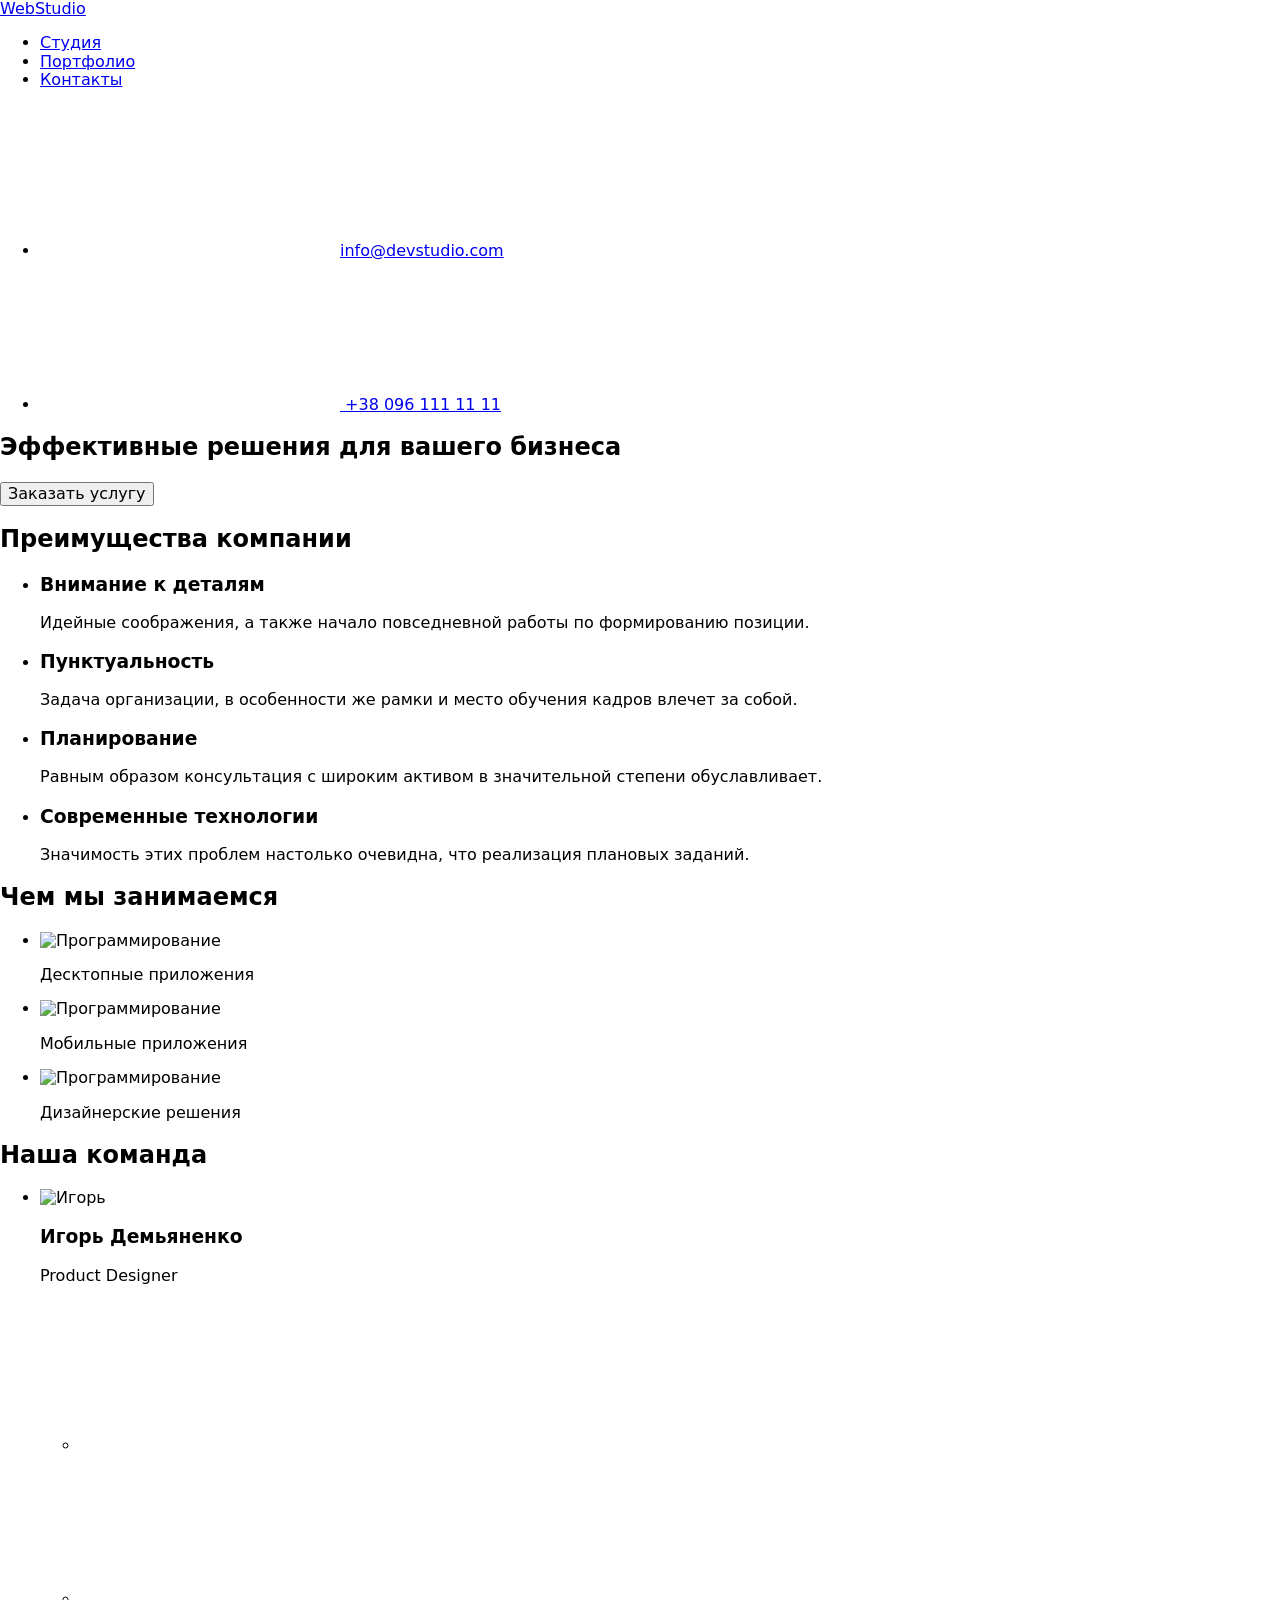
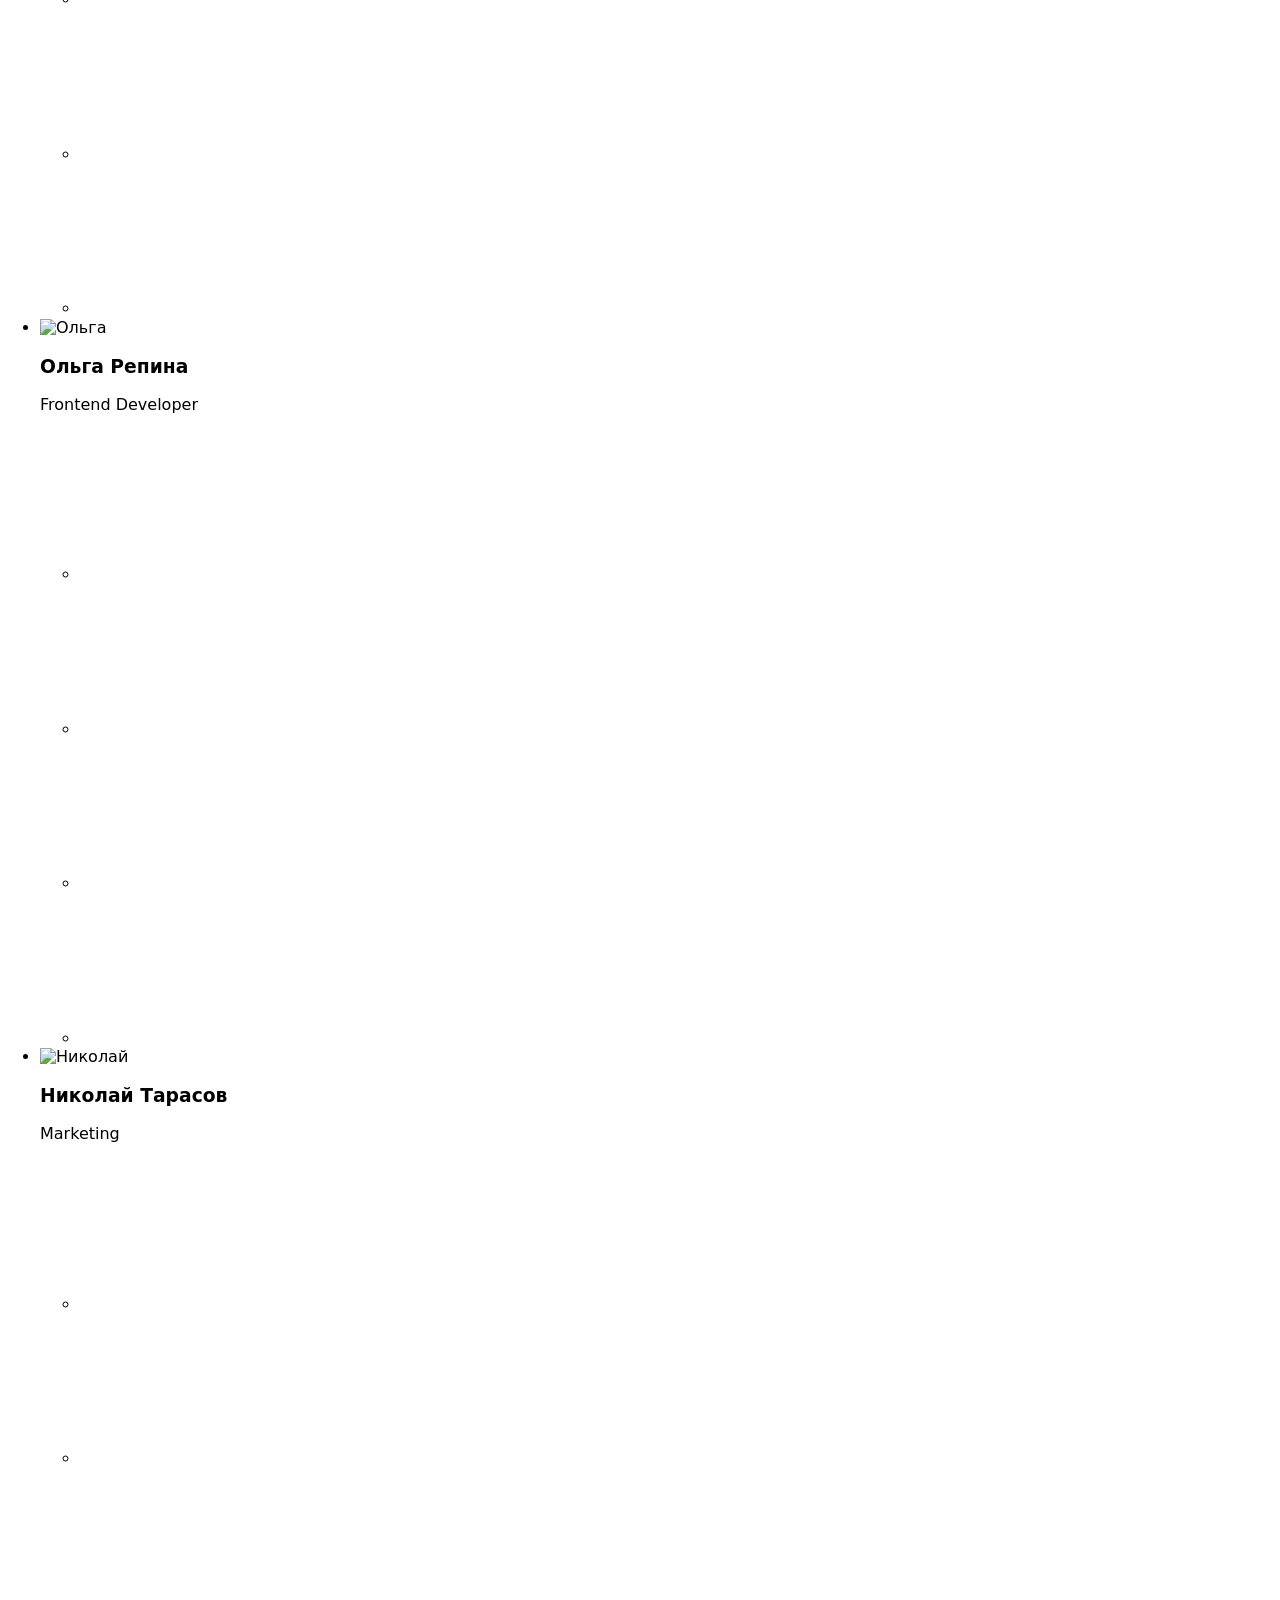
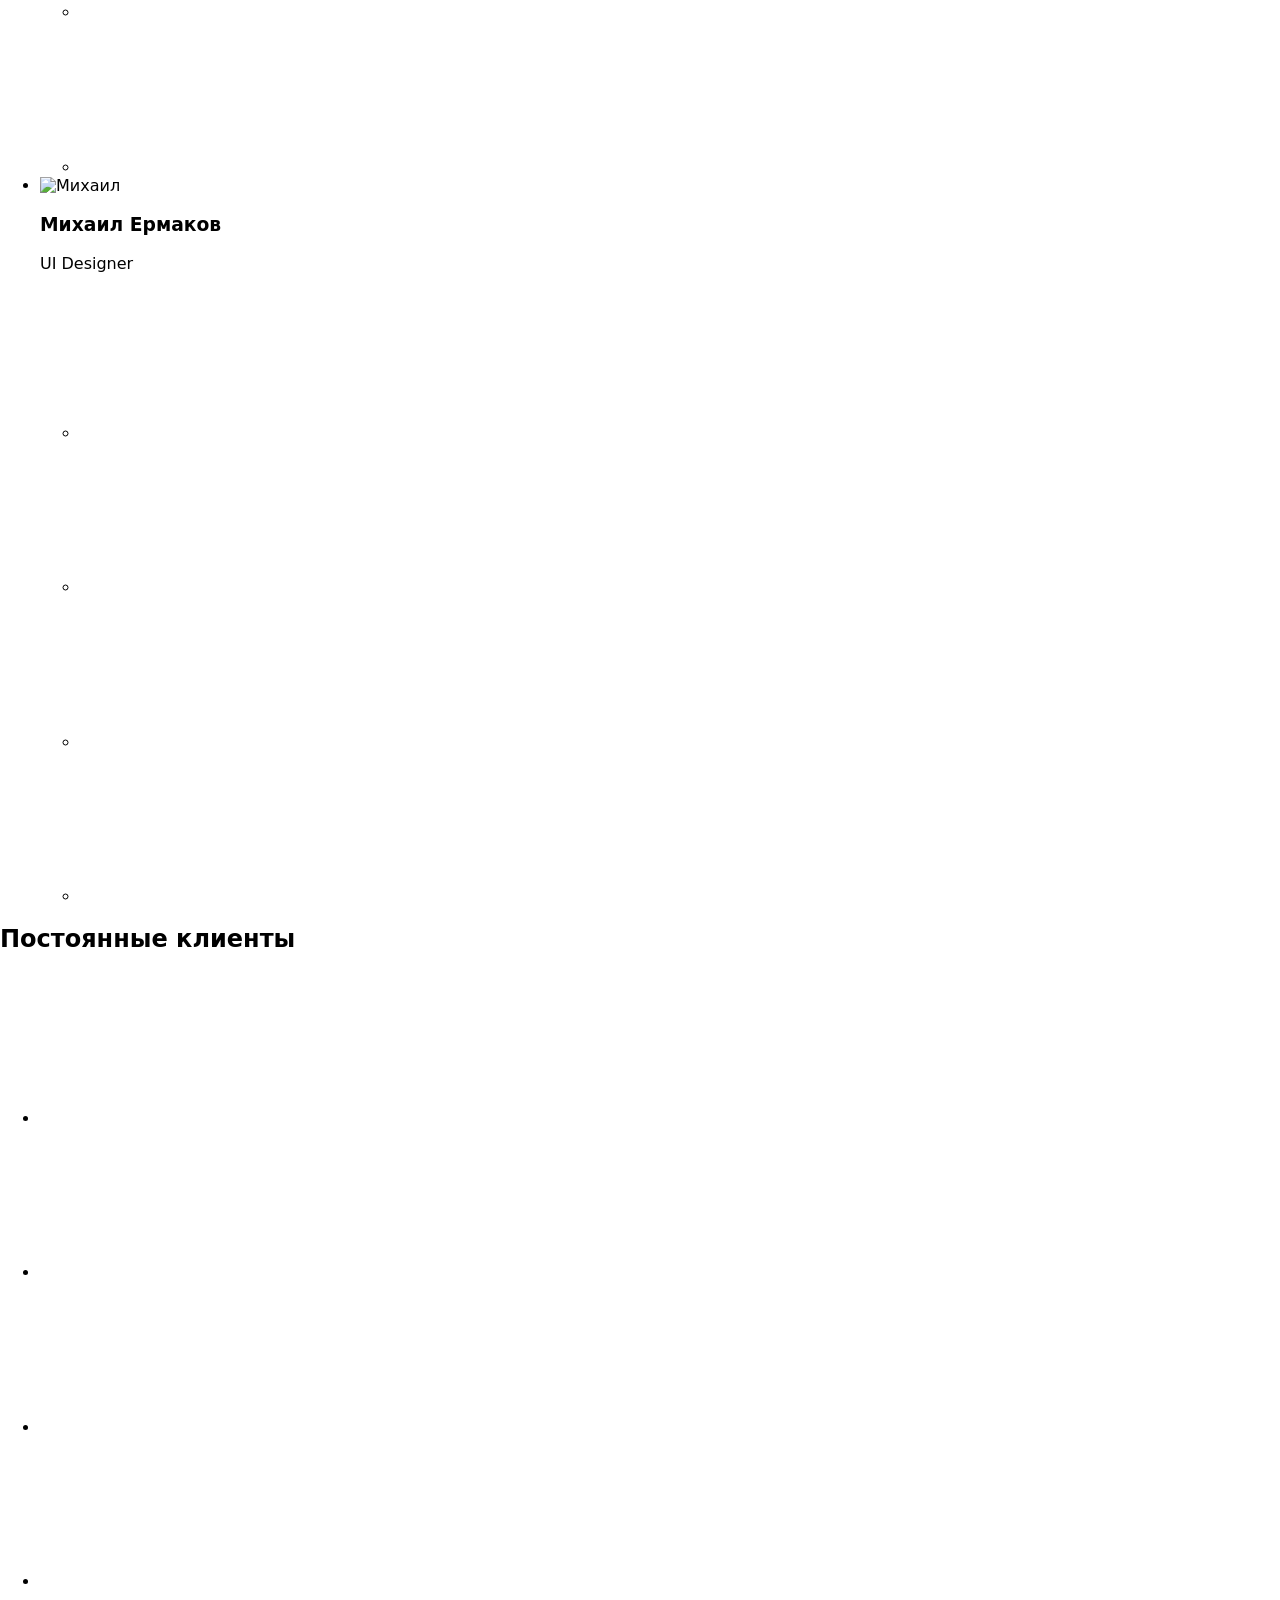
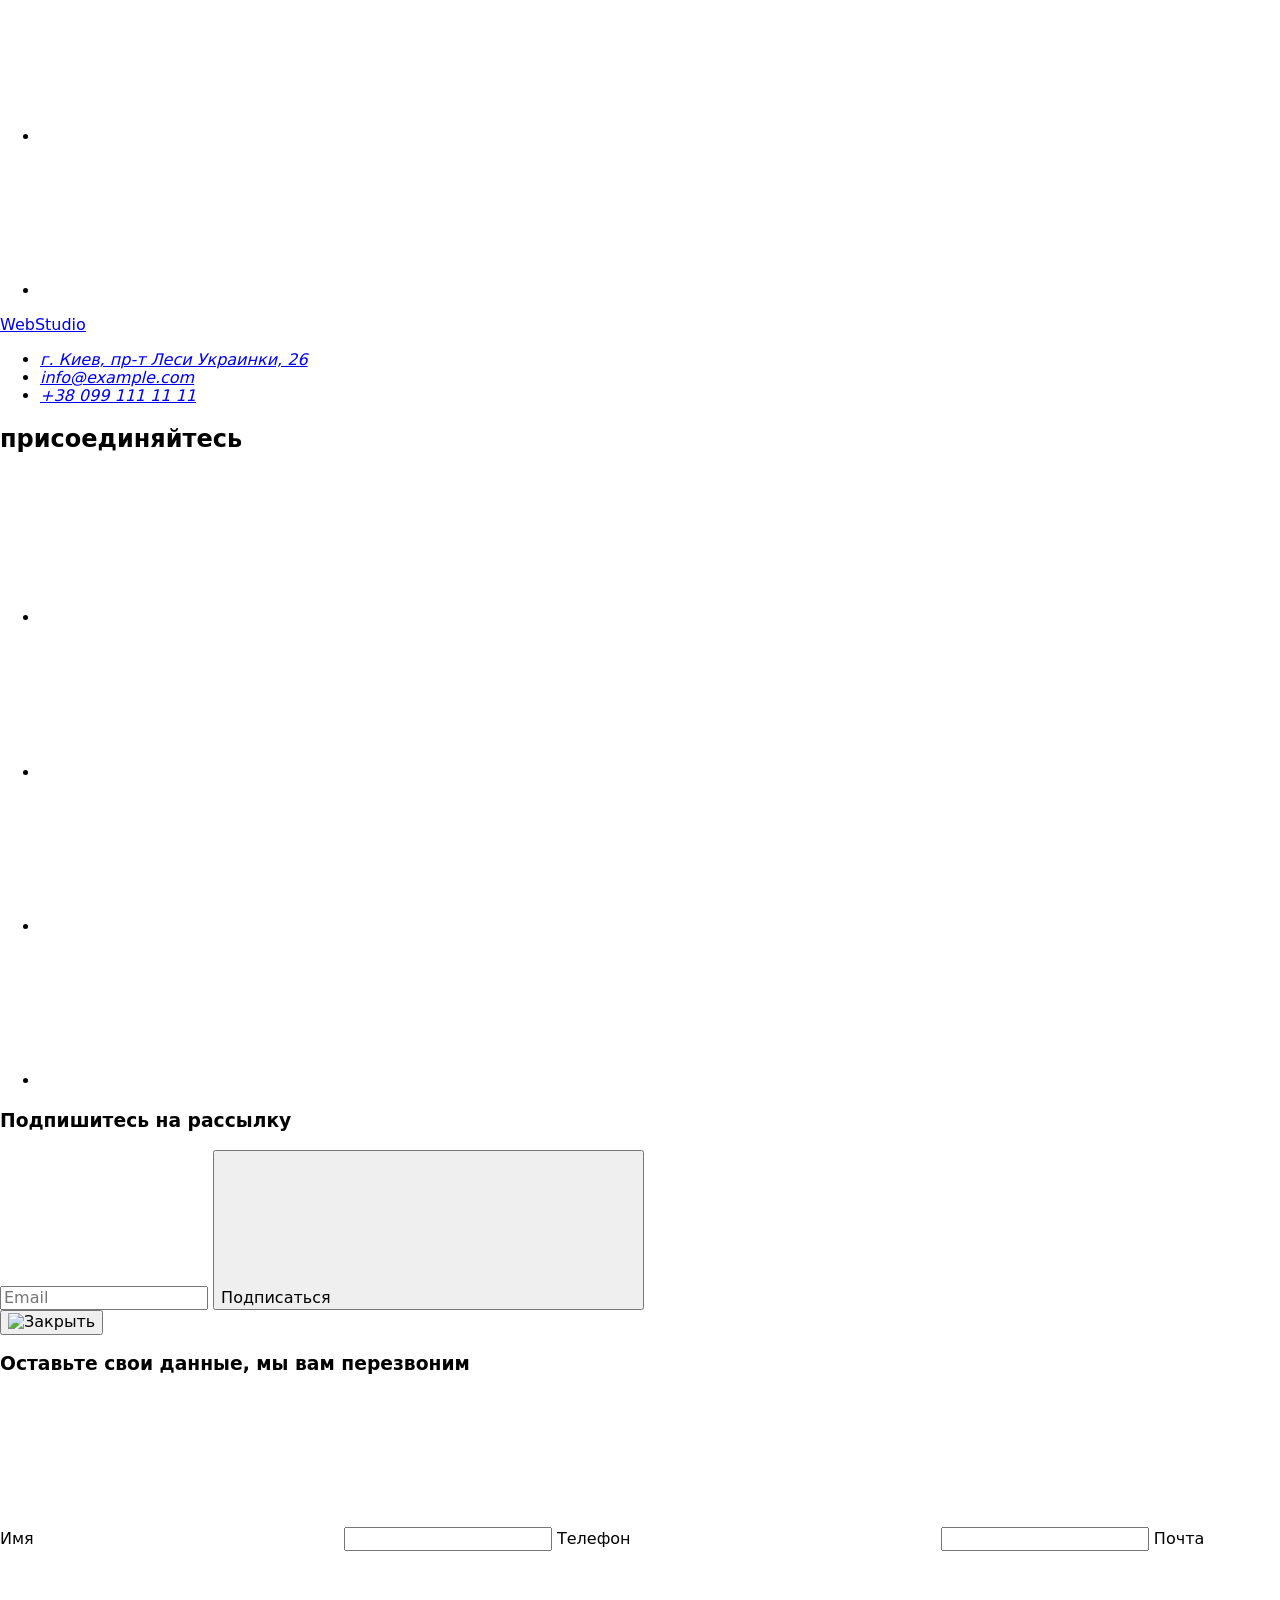
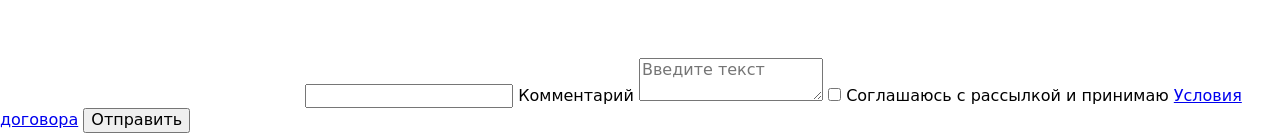
==== index.html @ 4047ca96 "Update HTML" ====
<!DOCTYPE html>
<html lang="ru">
  <head>
    <meta charset="UTF-8" />
    <meta http-equiv="X-UA-Compatible" content="IE=edge" />
    <meta name="viewport" content="width=device-width, initial-scale=1.0" />

    <title>Студия</title>
    <link rel="stylesheet" href="https://cdnjs.cloudflare.com/ajax/libs/modern-normalize/1.0.0/modern-normalize.min.css" />
    <link rel="stylesheet" href="./css/style.css" />
    <link href="https://fonts.googleapis.com/css2?family=Raleway:wght@700&family=Roboto:wght@400;500;700;900&display=swap" rel="stylesheet" />
    <link rel="stylesheet" href="./css/" />
  </head>
  <body>
    <header class="header">
      <div class="container">
        <div class="header-flex">
          <nav class="navigation">
            <a href="./index.html" class="logo" lang="en"><span class="logo-blue">Web</span>Studio</a>
            <ul class="site-nav">
              <li class="site-nav-item">
                <a href="./index.html" class="nav-link link current">Студия</a>
              </li>
              <li class="site-nav-item">
                <a href="./portfolio.html" class="link">Портфолио</a>
              </li>
              <li class="site-nav-item">
                <a href="/" class="link">Контакты</a>
              </li>
            </ul>
          </nav>
          <ul class="nav-contact">
            <li class="contacts-item">
              <a href="mailto:info@devstudio.com" class="link">
                <svg class="contacts-icon icon-envelope">
                  <use href="./images/symbol-defs.svg#icon-email"></use></svg
                >info@devstudio.com</a
              >
            </li>
            <li class="contacts-item">
              <a href="tel:+380961111111" class="link">
                <svg class="contacts-icon icon-smartphone">
                  <use href="./images/symbol-defs.svg#icon-smartphone"></use>
                </svg>
                +38 096 111 11 11</a
              >
            </li>
          </ul>
        </div>
      </div>
    </header>

    <!-- Герой -->
    <main>
      <section class="hero">
        <div class="container">
          <h1 class="hero-title">Эффективные решения для вашего бизнеса</h1>
          <button type="button" class="hero-btn" data-modal-open>Заказать услугу</button>
        </div>
      </section>

      <!--Преимущества / Benefits-->

      <section class="section">
        <div class="container">
          <h2 class="visually-hidden">Преимущества компании</h2>
          <ul class="benefits">
            <li class="benefits-item icon-antenna">
              <h3 class="section-title h3">Внимание к деталям</h3>
              <p class="benefits-text">Идейные соображения, а также начало повседневной работы по формированию позиции.</p>
            </li>
            <li class="benefits-item icon-clock">
              <h3 class="section-title h3">Пунктуальность</h3>
              <p class="benefits-text">Задача организации, в особенности же рамки и место обучения кадров влечет за собой.</p>
            </li>
            <li class="benefits-item icon-diagram">
              <h3 class="section-title h3">Планирование</h3>
              <p class="benefits-text">Равным образом консультация с широким активом в значительной степени обуславливает.</p>
            </li>
            <li class="benefits-item icon-astranaut">
              <h3 class="section-title h3">Современные технологии</h3>
              <p class="benefits-text">Значимость этих проблем настолько очевидна, что реализация плановых заданий.</p>
            </li>
          </ul>
        </div>
      </section>

      <!-- Чем мы занимаемся -->

      <section class="section section-service">
        <div class="container">
          <h2 class="section-title h2">Чем мы занимаемся</h2>
          <ul class="service-list">
            <li class="service-item">
              <div class="image-box">
                <img src="./images/box1.jpg" alt="Программирование" width="370" />
                <div class="image-overlay">
                  <p>Десктопные приложения</p>
                </div>
              </div>
            </li>
            <li class="service-item">
              <div class="image-box">
                <img src="./images/box2.jpg" alt="Программирование" width="370" />
                <div class="image-overlay">
                  <p>Мобильные приложения</p>
                </div>
              </div>
            </li>
            <li class="service-item">
              <div class="image-box">
                <img src="./images/box3.jpg" alt="Программирование" width="370" />
                <div class="image-overlay">
                  <p>Дизайнерские решения</p>
                </div>
              </div>
            </li>
          </ul>
        </div>
      </section>

      <!-- Команда / Team -->

      <section class="section team team-box">
        <div class="container">
          <h2 class="section-title h2">Наша команда</h2>
          <ul class="team-list">
            <li class="team-item">
              <img src="./images/igor.jpg" alt="Игорь" width="270" />
              <div class="team-item-footer">
                <h3 class="team-name">Игорь Демьяненко</h3>
                <p lang="en" class="team-title">Product Designer</p>
                <ul class="team-social-list">
                  <li class="team-social-item">
                    <a href="#" class="team-social-link">
                      <svg class="team-social-icon">
                        <use href="./images/symbol-defs.svg#icon-instagram"></use>
                      </svg>
                    </a>
                  </li>
                  <li class="team-social-item">
                    <a href="#" class="team-social-link">
                      <svg class="team-social-icon">
                        <use href="./images/symbol-defs.svg#icon-twitter"></use>
                      </svg>
                    </a>
                  </li>
                  <li class="team-social-item">
                    <a href="#" class="team-social-link">
                      <svg class="team-social-icon">
                        <use href="./images/symbol-defs.svg#icon-facebook"></use>
                      </svg>
                    </a>
                  </li>
                  <li class="team-social-item">
                    <a href="#" class="team-social-link">
                      <svg class="team-social-icon">
                        <use href="./images/symbol-defs.svg#icon-linkedin"></use>
                      </svg>
                    </a>
                  </li>
                </ul>
              </div>
            </li>
            <li class="team-item">
              <img src="./images/olga.jpg" alt="Ольга" width="270" />
              <div class="team-item-footer">
                <h3 class="team-name">Ольга Репина</h3>
                <p lang="en" class="team-title">Frontend Developer</p>
                <ul class="team-social-list">
                  <li class="team-social-item">
                    <a href="#" class="team-social-link">
                      <svg class="team-social-icon">
                        <use href="./images/symbol-defs.svg#icon-instagram"></use>
                      </svg>
                    </a>
                  </li>
                  <li class="team-social-item">
                    <a href="#" class="team-social-link">
                      <svg class="team-social-icon">
                        <use href="./images/symbol-defs.svg#icon-twitter"></use>
                      </svg>
                    </a>
                  </li>
                  <li class="team-social-item">
                    <a href="#" class="team-social-link">
                      <svg class="team-social-icon">
                        <use href="./images/symbol-defs.svg#icon-facebook"></use>
                      </svg>
                    </a>
                  </li>
                  <li class="team-social-item">
                    <a href="#" class="team-social-link">
                      <svg class="team-social-icon">
                        <use href="./images/symbol-defs.svg#icon-linkedin"></use>
                      </svg>
                    </a>
                  </li>
                </ul>
              </div>
            </li>
            <li class="team-item">
              <img src="./images/nikolai.jpg" alt="Николай" width="270" />
              <div class="team-item-footer">
                <h3 class="team-name">Николай Тарасов</h3>
                <p lang="en" class="team-title">Marketing</p>
                <ul class="team-social-list">
                  <li class="team-social-item">
                    <a href="#" class="team-social-link">
                      <svg class="team-social-icon">
                        <use href="./images/symbol-defs.svg#icon-instagram"></use>
                      </svg>
                    </a>
                  </li>
                  <li class="team-social-item">
                    <a href="#" class="team-social-link">
                      <svg class="team-social-icon">
                        <use href="./images/symbol-defs.svg#icon-twitter"></use>
                      </svg>
                    </a>
                  </li>
                  <li class="team-social-item">
                    <a href="#" class="team-social-link">
                      <svg class="team-social-icon">
                        <use href="./images/symbol-defs.svg#icon-facebook"></use>
                      </svg>
                    </a>
                  </li>
                  <li class="team-social-item">
                    <a href="#" class="team-social-link">
                      <svg class="team-social-icon">
                        <use href="./images/symbol-defs.svg#icon-linkedin"></use>
                      </svg>
                    </a>
                  </li>
                </ul>
              </div>
            </li>
            <li class="team-item">
              <img src="./images/mihail.jpg" alt="Михаил" width="270" />
              <div class="team-item-footer">
                <h3 class="team-name">Михаил Ермаков</h3>
                <p lang="en" class="team-title">UI Designer</p>
                <ul class="team-social-list">
                  <li class="team-social-item">
                    <a href="#" class="team-social-link">
                      <svg class="team-social-icon">
                        <use href="./images/symbol-defs.svg#icon-instagram"></use>
                      </svg>
                    </a>
                  </li>
                  <li class="team-social-item">
                    <a href="#" class="team-social-link">
                      <svg class="team-social-icon">
                        <use href="./images/symbol-defs.svg#icon-twitter"></use>
                      </svg>
                    </a>
                  </li>
                  <li class="team-social-item">
                    <a href="#" class="team-social-link">
                      <svg class="team-social-icon">
                        <use href="./images/symbol-defs.svg#icon-facebook"></use>
                      </svg>
                    </a>
                  </li>
                  <li class="team-social-item">
                    <a href="#" class="team-social-link">
                      <svg class="team-social-icon">
                        <use href="./images/symbol-defs.svg#icon-linkedin"></use>
                      </svg>
                    </a>
                  </li>
                </ul>
              </div>
            </li>
          </ul>
        </div>
      </section>

      <!-- CLIENTS -->

      <section class="clients">
        <div class="container">
          <h2 class="clients-title">Постоянные клиенты</h2>
          <ul class="clients-list">
            <li class="clients-item">
              <a href="" class="clients-link">
                <svg class="clients-item logo-1">
                  <use href="./images/symbol-defs.svg#icon-logo-1"></use>
                </svg>
              </a>
            </li>
            <li class="clients-item">
              <a href="" class="clients-link">
                <svg class="clients-item logo-2">
                  <use href="./images/symbol-defs.svg#icon-logo-2"></use>
                </svg>
              </a>
            </li>
            <li class="clients-item">
              <a href="" class="clients-link">
                <svg class="clients-item logo-3">
                  <use href="./images/symbol-defs.svg#icon-logo-3"></use>
                </svg>
              </a>
            </li>
            <li class="clients-item">
              <a href="" class="clients-link">
                <svg class="clients-item logo-4">
                  <use href="./images/symbol-defs.svg#icon-logo-4"></use>
                </svg>
              </a>
            </li>
            <li class="clients-item">
              <a href="" class="clients-link">
                <svg class="clients-item logo-5">
                  <use href="./images/symbol-defs.svg#icon-logo-5"></use>
                </svg>
              </a>
            </li>
            <li class="clients-item">
              <a href="" class="clients-link">
                <svg class="clients-item logo-6">
                  <use href="./images/symbol-defs.svg#icon-logo-6"></use>
                </svg>
              </a>
            </li>
          </ul>
        </div>
      </section>
    </main>

    <!-- Футер -->

    <footer>
      <div class="container footer-box">
        <div class="footer-box-div">
          <a href="/" class="logo-footer" lang="en"><span class="logo-blue">Web</span>Studio</a>
          <address class="address">
            <ul class="footer-contact">
              <li class="aadress-item">
                <a href="/" class="street">г. Киев, пр-т Леси Украинки, 26</a>
              </li>
              <li class="aadress-item">
                <a href="mailto:info@example.com" class="link">info@example.com</a>
              </li>
              <li class="aadress-item">
                <a href="tel:+380991111111" class="link">+38 099 111 11 11</a>
              </li>
            </ul>
          </address>
        </div>
        <div class="footer-box-div">
          <h2 class="footer-title">присоединяйтесь</h2>
          <ul class="footer-list">
            <li class="footer-item">
              <a href="" class="footer-link">
                <svg class="footer-icon">
                  <use href="./images/symbol-defs.svg#icon-instagram"></use>
                </svg>
              </a>
            </li>
            <li class="footer-item">
              <a href="" class="footer-link">
                <svg class="footer-icon">
                  <use href="./images/symbol-defs.svg#icon-twitter"></use>
                </svg>
              </a>
            </li>
            <li class="footer-item">
              <a href="" class="footer-link">
                <svg class="footer-icon">
                  <use href="./images/symbol-defs.svg#icon-facebook"></use>
                </svg>
              </a>
            </li>
            <li class="footer-item">
              <a href="" class="footer-link">
                <svg class="footer-icon">
                  <use href="./images/symbol-defs.svg#icon-linkedin"></use>
                </svg>
              </a>
            </li>
          </ul>
        </div>
        <div class="connect">
          <form class="connect-form">
            <h3 class="subscribe">Подпишитесь на рассылку</h3>
            <div class="button-div">
              <input type="text" name="email" class="subscribe-input" placeholder="Email" />
              <button type="submit" class="connect-button">
                Подписаться
                <svg class="connect-svg">
                  <use href="./images/symbol-defs.svg#icon-send"></use>
                </svg>
              </button>
            </div>
          </form>
        </div>
      </div>
    </footer>
    <div class="backdrop is-hidden" data-modal>
      <div class="modal">
        <button type="button" class="btn-close" data-modal-close>
          <img src="./images/close.png" alt="Закрыть" width="18" />
        </button>
        <h3 class="modal-title">Оставьте свои данные, мы вам перезвоним</h3>

        <form class="modal-form">
          <label class="modal-box">
            <span class="form-text">Имя</span>
            <svg class="form-icon1">
              <use href="./images/symbol-defs.svg#icon-person"></use>
            </svg>
            <input type="text" name="name" class="form-input" />
            
          </label>
          <label class="modal-box">
            <span class="form-text">Телефон</span>
            <svg class="form-icon2">
              <use href="./images/symbol-defs.svg#icon-phone"></use>
            </svg>
            <input type="tel" name="tel" class="form-input" />
          </label>
          <label class="modal-box">
            <span class="form-text">Почта</span>
            <svg class="form-icon3">
              <use href="./images/symbol-defs.svg#icon-email"></use>
            </svg>
            <input type="email" name="email" class="form-input" />
          </label>
          <label class="modal-box">
            <span class="form-text">Комментарий</span>
            <textarea name="comment" class="form-textarea" placeholder="Введите текст"></textarea>
          </label>
          <label class="modal-rules-text">
            <input class="form-checkbox" type="checkbox" name="checkbox" />
            <span class="check-icon"></span>
            Соглашаюсь с рассылкой и принимаю <a href="#" class="rules-text">Условия договора</a>
            
          </label>
          <button type="submit" class="btn-send">Отправить</button>
        </form>
      </div>
    </div>

    <script src="./js/modal.js"></script>
  </body>
</html>
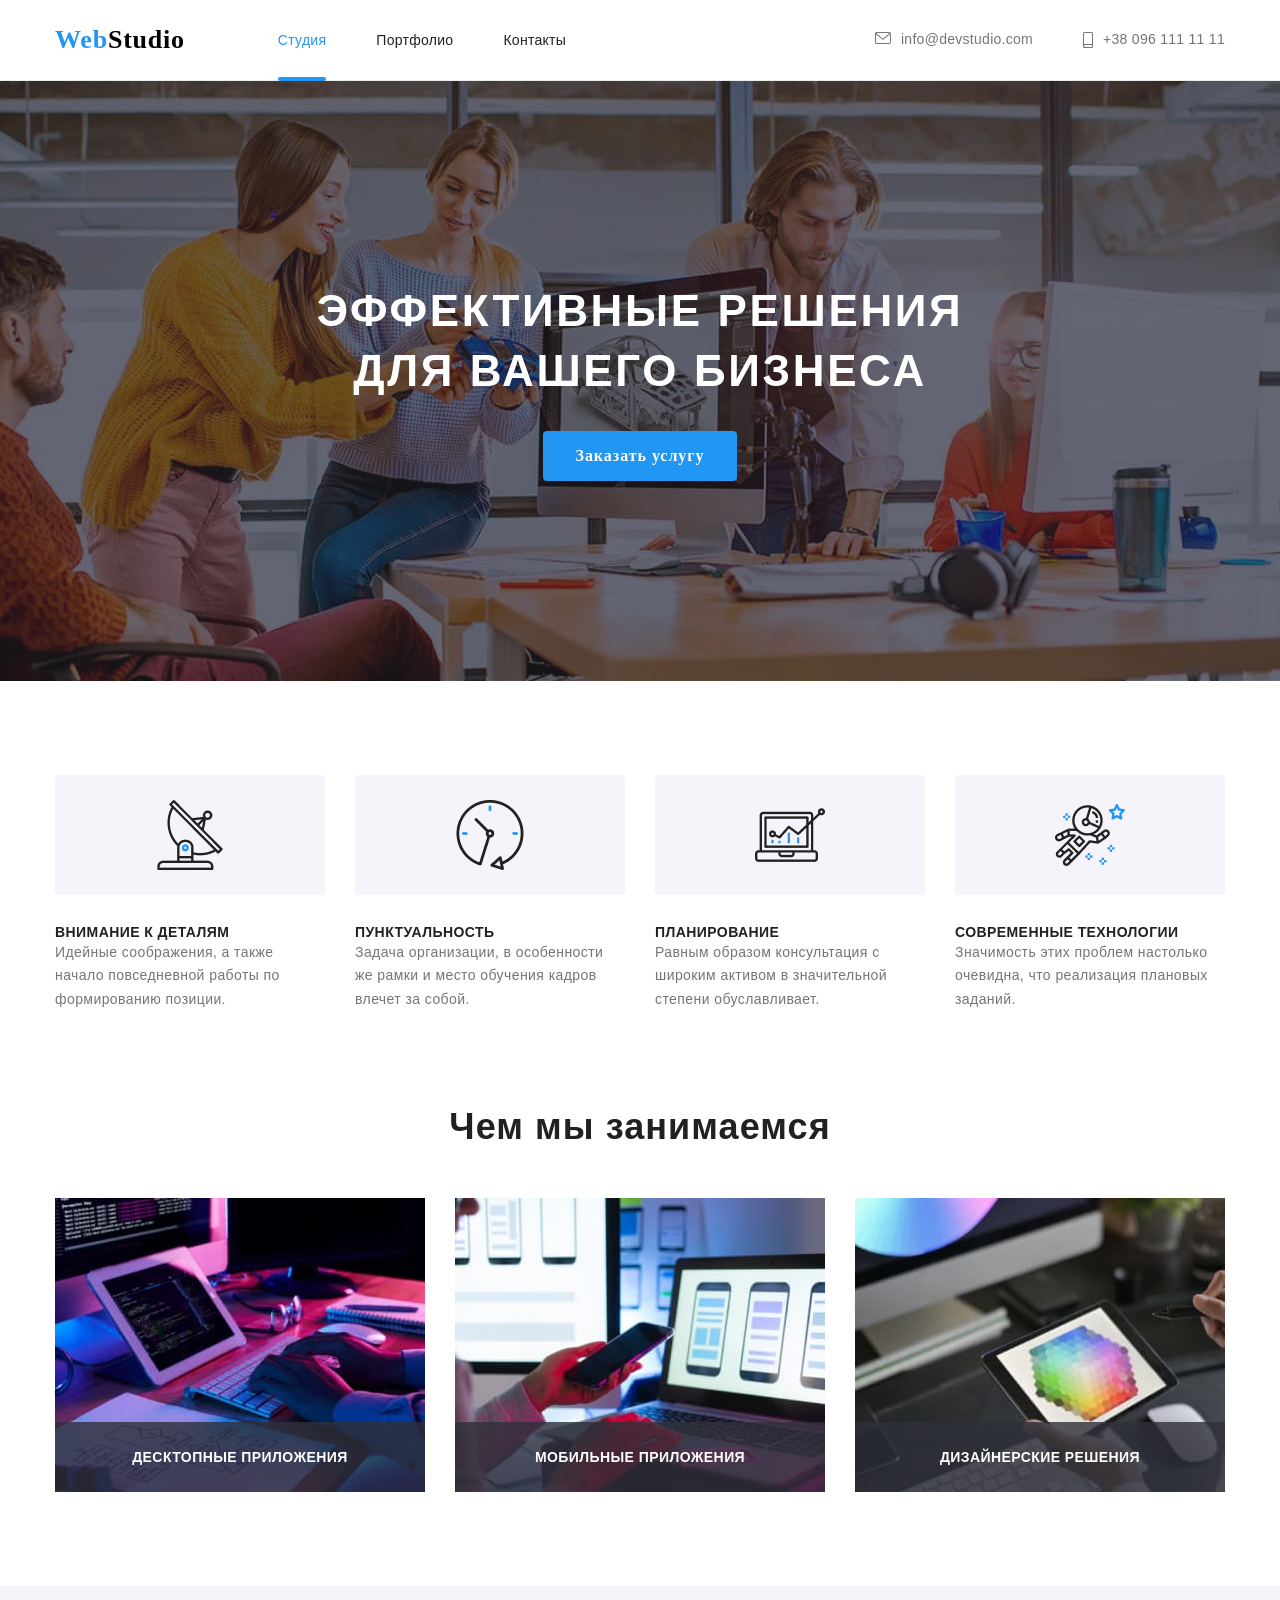
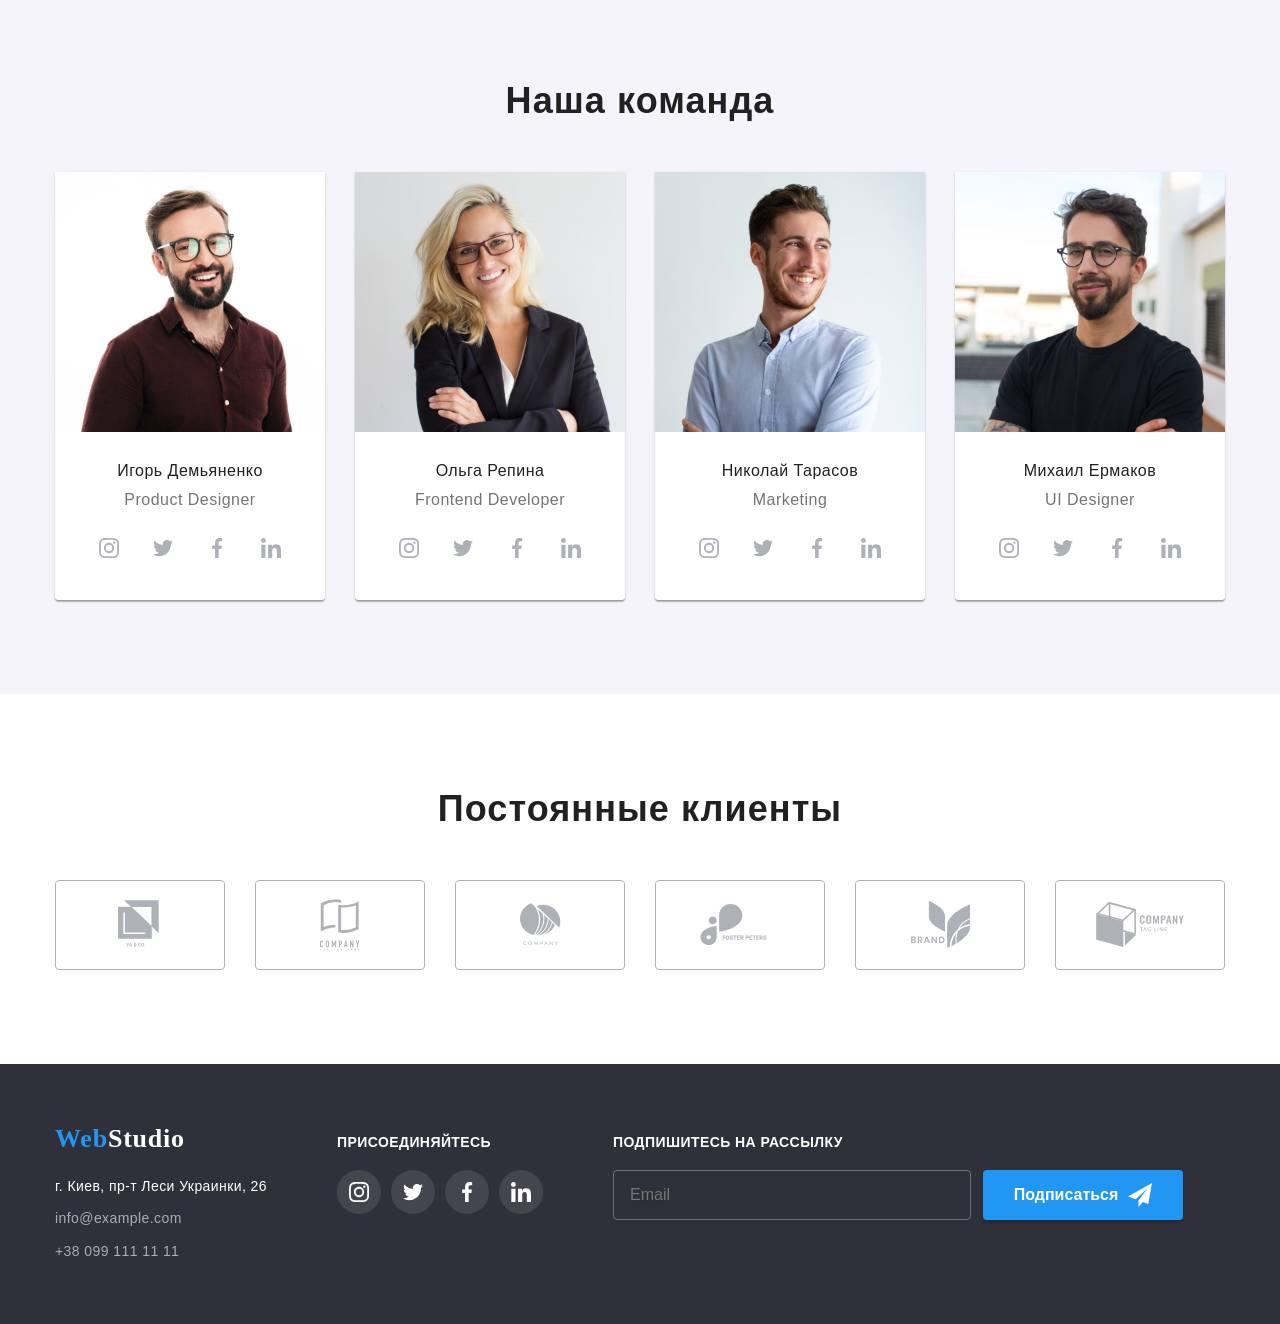
==== commit a0f5a8b9: "Update HTML" ====
--- a/index.html
+++ b/index.html
@@ -402,7 +402,9 @@
     <div class="backdrop is-hidden" data-modal>
       <div class="modal">
         <button type="button" class="btn-close" data-modal-close>
-          <img src="./images/close.png" alt="Закрыть" width="18" />
+          <svg class="close-button">
+            <use href="./images/symbol-defs.svg#icon-close"></use>
+          </svg>
         </button>
         <h3 class="modal-title">Оставьте свои данные, мы вам перезвоним</h3>
 
@@ -425,7 +427,7 @@
           <label class="modal-box">
             <span class="form-text">Почта</span>
             <svg class="form-icon3">
-              <use href="./images/symbol-defs.svg#icon-email"></use>
+              <use href="./images/symbol-defs.svg#icon-mail"></use>
             </svg>
             <input type="email" name="email" class="form-input" />
           </label>
--- a/css/style.css
+++ b/css/style.css
@@ -0,0 +1,1224 @@
+:root {
+    --primary-color: #212121;
+    --black-color: #000000;
+    --grey-color: #757575;
+    --blue-color: #2196F3;
+    --white-color: #FFFFFF;
+}
+
+
+body {
+    font-family: 'Roboto',sans-serif;
+    color: #212121;
+    margin: 0;
+}
+
+* {
+    box-sizing: border-box;
+}
+
+ul {
+    margin: 0;
+    padding: 0;
+    list-style: none;
+}
+
+button {
+    font-family:  inherit;
+}
+
+img {
+    display: block;
+    max-width: 100%;
+}
+
+h2,
+h3,
+p {
+    margin: 0;
+}
+
+/* Hidden items  */
+
+.visually-hidden {
+    position: absolute !important;
+    clip: rect(1px 1px 1px 1px);
+    clip: rect(1px, 1px, 1px, 1px);
+    padding: 0 !important;
+    border: 0 !important;
+    height: 1px !important;
+    width: 1px !important;
+    overflow: hidden;
+}
+
+/* Header logo footer logo*/
+
+.logo {
+    font-family: Raleway;
+    font-weight: bold;
+    font-size: 26px;
+    line-height: 1.19;
+    /* identical to box height */
+    letter-spacing: 0.03em;
+    color: #000000;
+    text-decoration: none;
+}
+
+.logo-blue {
+    font-family: Raleway;
+    font-weight: bold;
+    font-size: 26px;
+    line-height: 1.19;
+    letter-spacing: 0.03em;
+    color: #2196F3;
+}
+
+.logo-footer {
+    font-family: Raleway;
+    font-weight: bold;
+    font-size: 26px;
+    line-height: 1.19;
+    /* identical to box height */
+    letter-spacing: 0.03em;
+    color: #FFFFFF;
+    text-decoration: none;
+}
+
+.portfolio:active {
+ color: #000000;
+}
+
+.contacts-icon {
+    margin-right: 10px;
+}
+
+.icon-envelope {
+    width: 16px;
+    height: 12px;
+}
+
+.icon-smartphone {
+    width: 10px;
+    height: 16px;
+}
+
+
+
+/* Hero / Main / Container */
+
+.container {
+   width: 1200px;
+   margin: 0 auto;
+   padding: 0 15px;
+}
+
+.hero {
+    max-width: 1600px;
+    margin-right: auto;
+    margin-left: auto;
+    text-align: center;
+    display: flex;
+    align-items: center;
+    padding: 200px 0;
+   
+    background: linear-gradient(rgba(47, 48, 58, 0.4), rgba(47, 48, 58, 0.4)),
+    url(../images/hero.jpg);
+    background-position: center;
+    background-color: #2F303A;
+}
+
+
+.hero .hero-title {
+    width: 696px;
+    margin: 0 auto 30px;
+    font-weight: 900;
+    font-size: 44px;
+    line-height: 1.36;
+    text-align: center;
+    letter-spacing: 0.06em;
+    text-transform: uppercase;
+    margin-bottom: 30px;
+    color: #FFFFFF;
+}
+
+
+.hero-btn {
+    font-family: Roboto;
+    font-weight: bold;
+    font-size: 16px;
+    line-height: 1.87;
+    display: flex;
+    align-items: center;
+    text-align: center;
+    letter-spacing: 0.06em;
+    
+    border-radius: 4px;
+    border: none;
+    padding: 10px 32px;
+    text-decoration: none;
+    display: inline-block;
+    color: #FFFFFF;
+    background-color: #2196F3;
+    
+}
+
+
+/* Site-nav */
+
+.site-nav {
+    margin-left: 93px;
+    display: flex;
+}
+
+.site-nav-item:not(:first-child) {
+    margin-left: 50px;
+}
+
+.site-nav.link {
+    color: #212121;
+    
+}
+
+.site-nav .link.current {
+    color: #2196F3;
+}
+
+.site-nav a {
+    font-weight: 500;
+    font-size: 14px;
+    line-height: 1.14;
+    letter-spacing: 0.02em;
+}
+
+.nav-contact > .link:not(:first-child) {
+    margin-left: 50px;
+}
+
+.nav-link  {
+    position: relative;
+    font-weight: 500;
+    font-size: 14px;
+    text-decoration: none;
+    letter-spacing: 0.02em;       line-height: 1.15;
+    color: #212121;
+    padding: 10px 0 10px 0;
+    text-decoration: none;
+
+    transition: color 250ms cubic-bezier(0.4, 0, 0.2, 1),
+    fill 250ms cubic-bezier(0.4, 0, 0.2, 1);
+       
+}
+
+.nav-link::after {
+    content: '';
+
+    display: block;
+    width: 100%;
+    height: 4px;
+    margin-top: 28px;
+    border-radius: 2px;
+
+    position: absolute;
+
+    background-color: #2196F3;
+
+    transition: opacity 250ms cubic-bezier(0.4, 0, 0.2, 1)
+
+}
+
+/* What we do -  IMAGE OVERLAY */
+
+.image-box {
+    position: relative;
+    width: 100%;
+    background-color: #bdbdbd;
+    overflow: visible;
+}
+
+.image-box:hover .image-overlay {
+    transform: translatey(0);
+}
+
+.image-overlay {
+    position: absolute;
+    bottom: 0;
+    left: 0;
+    width: 370px;
+    height: 70px;
+    display: flex;
+    align-items: center;
+    justify-content: center;
+
+
+    background: rgba(47, 48, 58, 0.8);
+
+    transform: translatey(0%);
+    transition: transform 250ms ease;
+}
+
+.image-overlay>p {
+    font-weight: bold;
+    font-size: 14px;
+    line-height: 16px;
+    text-align: center;
+    letter-spacing: 0.03em;
+    text-transform: uppercase;
+    text-align: center;
+
+    color: #FFFFFF;
+}
+
+/* Section */
+
+.section {
+    padding: 94px 0 94px 0;
+}
+
+.section .section-title.h2 {
+    font-weight: bold;
+    font-size: 36px;
+    line-height: 1.16;
+    text-align: center;
+    letter-spacing: 0.03em;
+    margin-bottom: 50px;
+    margin-top: 0;
+}
+
+.team .section-title.h2 {
+    font-weight: bold;
+    font-size: 36px;
+    line-height: 1.16;
+    text-align: center;
+    letter-spacing: 0.03em;
+}
+
+.section .section-title.h3 {
+    font-weight: bold;
+    font-size: 14px;
+    line-height: 1.14;
+    letter-spacing: 0.03em;
+    text-transform: uppercase;
+}
+
+.section .benefits-text {
+    font-size: 14px;
+    line-height: 1.71;
+    letter-spacing: 0.03em;
+    color: #757575;
+}
+
+/* Benefits Section  */
+
+.benefits {
+    display: flex;
+}
+
+.benefits-item {
+    width: 270px;
+}
+
+.benefits-item:not(:last-child) {
+    margin-right: 30px;
+}
+
+.benefits-item.icon-antenna::before {
+    content: '';
+    display: block;
+    height: 120px;
+    margin-bottom: 30px;
+
+    background: #F5F4FA;
+    background-image: url('../images/icon/antenna.png');
+    background-size: 65,32px 70px contain;
+    background-repeat: no-repeat;
+    background-position: center;
+    border-radius: 4px;
+}
+
+.benefits-item.icon-clock::before {
+    content: '';
+    display: block;
+    height: 120px;
+    margin-bottom: 30px;
+
+    background: #F5F4FA;
+    background-image: url('../images/icon/clock.png');
+    background-size: 65, 32px 70px contain;
+    background-repeat: no-repeat;
+    background-position: center;
+    border-radius: 4px;
+}
+
+.benefits-item.icon-diagram::before {
+    content: '';
+    display: block;
+    height: 120px;
+    margin-bottom: 30px;
+
+    background: #F5F4FA;
+    background-image: url('../images/icon/diagram.png');
+    background-size: 65, 32px 70px contain;
+    background-repeat: no-repeat;
+    background-position: center;
+    border-radius: 4px;
+}
+
+.benefits-item.icon-astranaut::before {
+    content: '';
+    display: block;
+    height: 120px;
+    margin-bottom: 30px;
+
+    background: #F5F4FA;
+    background-image: url('../images/icon/astronaut.png');
+    background-size: 65, 32px 70px contain;
+    background-repeat: no-repeat;
+    background-position: center;
+    border-radius: 4px;
+}
+
+/* SERVICE */
+
+.section-service {
+    padding-top: 0;
+}
+
+.section-service .section-title.h2 {
+    font-weight: bold;
+    font-size: 36px;
+    line-height: 1.16;
+    text-align: center;
+    letter-spacing: 0.03em;
+}
+
+.service-list {
+    display: flex;
+}
+
+.service-item:not(:last-child) {
+    margin-right: 30px;
+}
+
+/* Team */
+
+.team-box {
+    background-color: #f5f4fa;
+}
+
+.team-item-footer {
+    background-color: #fff;
+    padding: 30px 0 30px 0;
+    text-align: center;
+    border-bottom-left-radius: 4px;
+    border-bottom-right-radius: 4px;
+}
+
+.team .team-name {
+    font-weight: 500;
+    font-size: 16px;
+    line-height: 1.18;
+    text-align: center;
+    letter-spacing: 0.03em;
+    padding-bottom: 10px;
+}
+
+.team .team-title {
+    font-size: 16px;
+    line-height: 1.18;
+    text-align: center;
+    letter-spacing: 0.03em;
+    color: #757575;
+}
+
+.team-list {
+    display: flex;
+    margin-top: 50px;
+}
+
+.team-item {
+    box-shadow: 0px 1px 3px rgba(0, 0, 0, 0.12), 0px 1px 1px rgba(0, 0, 0, 0.14),
+        0px 2px 1px rgba(0, 0, 0, 0.2);
+    border-radius: 0px 0px 4px 4px;
+}
+
+.team-item:not(:last-child) {
+    margin-right: 30px;
+}
+
+/* TEAM SOCIAL ICON */
+
+.team-social-list {
+    display: flex;
+    justify-content: center;
+    margin-top: 16px;
+}
+
+.team-social-link {
+    display: flex;
+    width: 44px;
+    height: 44px;
+    border-radius: 50%;
+    justify-content: center;
+    align-items: center;
+    fill: #afb1b8;
+
+    transition: background-color 250ms cubic-bezier(0.4, 0, 0.2, 1),
+                fill 250ms cubic-bezier(0.4, 0, 0.2, 1);
+}
+
+.team-social-item:not(:last-child) {
+    margin-right: 10px;
+}
+
+.team-social-link:hover,
+.team-social-link:focus {
+    background-color: #2196f3;
+    fill: #fff;
+}
+
+.team-social-icon {
+    width: 20px;
+    height: 20px;
+}
+
+
+
+/* CLIENTS */
+
+.clients {
+    padding-top: 94px;
+    padding-bottom: 94px;
+}
+
+.clients-title {
+    font-weight: bold;
+    font-size: 36px;
+    line-height: 42px;
+    text-align: center;
+    letter-spacing: 0.03em;
+    margin-bottom: 50px;
+}
+
+.clients-list {
+      display: flex;
+      justify-content: center;
+}
+
+.clients-item:not(:last-child) {
+    margin-right: 30px;
+}
+
+.clients-link {
+    display: flex;
+    justify-content: center;
+    align-items: center;
+    width: 170px;
+    height: 90px;
+    border: 1px solid #AFB1B8;
+    border-radius: 4px;
+    fill: #AFB1B8;
+
+    transition: border 250ms cubic-bezier(0.4, 0, 0.2, 1),
+    fill 250ms cubic-bezier(0.4, 0, 0.2, 1);
+}
+
+.clients-link:hover,
+.clients-link:focus {
+    border: 1px solid #2196f3;
+    fill: #2196f3;
+}
+
+.logo-1 {
+    width: 45px;
+    height: 50px;
+}
+
+.logo-2 {
+    width: 40px;
+    height: 52px;
+}
+
+.logo-3 {
+    width: 41px;
+    height: 42.6px;
+}
+
+.logo-4 {
+    width: 80px;
+    height: 42px;
+}
+
+.logo-5 {
+    width: 59px;
+    height: 47px;
+}
+
+.logo-6 {
+    width: 88.5px;
+    height: 45.5px;
+}
+
+/* Buttons */
+
+.btn:hover,
+.btn:focus {
+    background-color: #2196F3;
+    cursor: pointer;
+    color: #fff;
+    box-shadow: 0px 3px 1px rgba(0, 0, 0, 0.1),
+    0px 1px 2px rgba(0, 0, 0, 0.08),
+    0px 2px 2px rgba(0, 0, 0, 0.12);
+}
+
+.btn {
+    font-weight: 500;
+    font-size: 16px;
+    line-height: 26px;
+    text-align: center;
+    letter-spacing: 0.03em;
+    border: none;
+    border-radius: 4px;
+    padding: 6px 22px;
+    color: #212121;
+    background-color: #F5F4FA;
+
+    transition: background-color 250ms cubic-bezier(0.4, 0, 0.2, 1),
+    color 250ms cubic-bezier(0.4, 0, 0.2, 1),
+    box-shadow 250ms cubic-bezier(0.4, 0, 0.2, 1);
+}
+
+/* Service */
+
+.section .service-title {
+   font-weight: bold;
+   font-size: 18px;
+   line-height: 2;
+   letter-spacing: 0.06em;
+}
+
+.section .service-text {
+   font-size: 16px;
+   line-height: 1.87;
+   letter-spacing: 0.03em;
+   color: #757575;
+}
+
+.serv-container {
+    margin-top: 50px;
+}
+
+.serv-list {
+    display: flex;
+    flex-wrap: wrap;
+    padding: 0;
+    margin: 0;
+    margin-left: -30px;
+    margin-top: -30px;
+}
+
+.serv-list-item {
+    flex-basis: calc(100% / 3 - 30px);
+    margin-left: 30px;
+    margin-top: 30px;
+
+    transition: background 250ms cubic-bezier(0.4, 0, 0.2, 1),
+    border 250ms cubic-bezier(0.4, 0, 0.2, 1),
+    box-sizing 250ms cubic-bezier(0.4, 0, 0.2, 1),
+    box-shadow 250ms cubic-bezier(0.4, 0, 0.2, 1);
+}
+
+.item-footer {
+    background-color: #fff;
+    border: 1px solid #eee;
+    border-top: none;
+    padding: 20px 24px;
+}
+
+.serv-list-item:hover,
+.serv-list-item:focus {
+    background: #FFFFFF;
+    box-sizing: border-box;
+    box-shadow: 0px 1px 1px rgba(0, 0, 0, 0.12), 0px 4px 4px rgba(0, 0, 0, 0.06), 1px 4px 6px rgba(0, 0, 0, 0.16);
+}
+
+/* OVERLAY CARDS */
+
+.box {
+    position: relative;
+    width: auto;
+    overflow: hidden;
+}
+
+.box:hover .overlay {
+    transform: translatey(0);
+}
+
+.serv-list-item:hover .overlay {
+    transform: translatey(0);
+}
+
+.overlay {
+    position: absolute;
+    top: 0;
+    left: 0;
+    width: auto;
+    
+    background: rgba(33, 150, 243, 0.9);
+
+    transform: translatey(100%);
+    transition: transform 250ms ease;
+}
+
+.overlay>p {
+    font-size: 18px;
+    line-height: 28px;
+    letter-spacing: 0.03em;
+    padding: 63px 24px;
+
+    color: #FFFFFF;
+}
+
+
+/* Buttons class */
+
+.buttons {
+    display: flex;
+    justify-content: center;
+}
+
+.buttons-item:not(:last-child) {
+    margin-right: 8px;
+}
+
+/* Header and Footer contact links */
+
+.header {
+   border-bottom: 1px solid #ececec;
+   min-height: 80px;
+}
+
+.header-flex {
+    display: flex;
+    height: 80px;
+}
+
+.navigation {
+    align-items: center;
+    display: flex;
+}
+
+footer {
+    display: flex;
+    padding-top: 60px;
+    padding-bottom: 60px;
+    background-color: #2F303A;
+}
+
+.link {
+    font-weight: 500;
+    font-size: 14px;
+    text-decoration: none;
+    letter-spacing: 0.02em;
+    line-height: 1.15;
+    color: #212121;
+    padding: 10px 0 10px 0;
+    text-decoration: none;
+
+    transition: color 250ms cubic-bezier(0.4, 0, 0.2, 1),
+    fill 250ms cubic-bezier(0.4, 0, 0.2, 1);
+}
+
+.nav-contact {
+    margin-left: auto;
+    display: flex;
+    align-items: center;
+}
+.contacts-item:not(:first-child) {
+    margin-left: 50px;
+}
+
+.nav-contact a {
+    display: flex;
+    font-weight: 500;
+    font-size: 14px;
+    line-height: 1.14;
+    letter-spacing: 0.02em;
+    text-decoration: none;
+    padding: 10px 0 10px 0;
+    color: #757575;
+    fill: #757575;
+    
+}
+
+.nav-contact.contact-item {
+    fill: #afb1b8;
+}
+
+.footer-contact a {
+    font-style: normal;
+    font-size: 14px;
+    line-height: 1.71;
+    letter-spacing: 0.03em;
+}
+
+.link:hover,
+.link:focus
+    {
+    color: #2196F3;
+    fill: #2196F3;
+
+}
+
+.address {
+    margin-top: 20px;
+}
+
+.address-item:not(:first-child) {
+    margin-top: 9px;
+}
+
+.footer-contact > li:not(:last-child) {
+    margin-bottom: 9px;
+}
+
+.address a {
+    color: rgba(255, 255, 255, 0.6);
+}
+
+.address.link:hover,
+.address.link:focus {
+    color: #2196F3;
+}
+
+.address .street .link {
+    font-size: 14px;
+    line-height: 1.71;
+    letter-spacing: 0.03em;
+    
+}
+
+.address .street {
+    color: #FFFFFF;
+    text-decoration: none;
+}
+
+.address.link {
+    color: rgba(255, 255, 255, 0.6);
+    text-decoration: none;
+    
+    transition: color 250ms cubic-bezier(0.4, 0, 0.2, 1);
+}
+
+/* FOOTER SOCIAL ICONS */
+
+.container.footer-box {
+    display: flex;
+    align-items: baseline;
+    
+    
+}
+
+
+.footer-box-div:not(:last-child) {
+    margin-right: 70px;
+}
+
+.footer-title {
+    font-weight: bold;
+    font-size: 14px;
+    line-height: 16px;
+    letter-spacing: 0.03em;
+    text-transform: uppercase;
+    padding-bottom: 20px;
+    color: #FFFFFF;
+}
+
+.footer-list {
+    display: flex;
+}
+
+.footer-item {
+    display: block;
+    width: 44px;
+    height: 44px;
+    background-color: rgba(255, 255, 255, 0.1);
+    background-size: 20px;
+    background-repeat: no-repeat;
+    background-position: center;
+    border-radius: 50%;
+}
+
+.footer-item:not(:last-child) {
+    margin-right: 10px;
+}
+
+.footer-link:hover,
+.footer-link:focus {
+    background-color: #2196F3;
+    fill: #fff;
+}
+
+.footer-link  {
+    display: flex;
+    width: 44px;
+    height: 44px;
+    border-radius: 50%;
+    justify-content: center;
+    align-items: center;
+    fill: #FFFFFF;
+
+    transition: background-color 250ms cubic-bezier(0.4, 0, 0.2, 1),
+    fill 250ms cubic-bezier(0.4, 0, 0.2, 1);
+}
+
+.footer-icon {
+    width: 20px;
+    height: 20px;
+}
+
+/* CONNECT FORM */
+
+.connect {
+    margin: 0;
+}
+
+.subscribe {
+    font-weight: bold;
+    font-size: 14px;
+    line-height: 16px;
+    letter-spacing: 0.03em;
+    text-transform: uppercase;
+    padding-bottom: 20px;
+
+    color: #FFFFFF;
+}
+
+
+.connect-svg {
+    width: 24px;
+    height: 24px;
+    margin-left: 10px;
+}
+
+.connect-button {
+    display: flex;
+    justify-content: center;
+    align-items: center;
+    width: 200px;
+    height: 50px;
+    margin-left: 12px;
+
+    font-weight: bold;
+    font-size: 16px;
+    line-height: 30px;
+   
+
+    color: #ffffff;
+    background: #2196F3;
+    box-shadow: 0px 4px 4px rgba(0, 0, 0, 0.15);
+    border: none;
+    border-radius: 4px;
+}
+
+.subscribe-input {
+    width: 358px;
+    height: 50px;
+    padding-left: 16px;
+
+
+    color: rgba(255, 255, 255, 0.6);
+    background: transparent;
+    border: 1px solid rgba(255, 255, 255, 0.3);
+    box-sizing: border-box;
+    filter: drop-shadow(0px 4px 4px rgba(0, 0, 0, 0.15));
+    border-radius: 4px;
+}
+
+.button-div {
+    display: flex;
+}
+
+/* MODAL WINDOW */
+
+.backdrop {
+    position: fixed;
+    top: 0;
+    left: 0;
+    
+
+    width: 100%;
+    height: 100%;
+
+    background: rgba(0, 0, 0, 0.2);
+    opacity: 1;
+
+    transition: opacity 250ms cubic-bezier(0.4, 0, 0.2, 1);
+
+}
+
+.backdrop.is-hidden {
+    visibility: hidden;
+    opacity: 0;
+    pointer-events: none;
+}
+
+.backdrop.is-hidden .modal {
+    transform: translate(-50%, -50%) scale(0.9);
+}
+
+.modal {
+        position: absolute;
+        top: 50%;
+        left: 50%;
+        transform: translate(-50%, -50%);
+        width: 528px;
+        height: 581px;
+        padding: 40px;
+        background: #FFFFFF;
+        box-shadow: 0px 1px 3px rgb(0 0 0 / 12%),
+        0px 1px 1px rgb(0 0 0 / 14%),
+        0px 2px 1px rgb(0 0 0 / 20%);
+        border-radius: 4px;
+}
+
+.btn-close {
+    position: absolute;
+    top: 8px;
+    right: 8px;
+   
+    box-sizing: border-box;
+    width: 30px;
+    height: 30px;
+
+    outline: none;
+
+    background: #FFFFFF;
+    border-radius: 50%;
+    border: 1px solid rgba(0, 0, 0, 0.1);
+    
+}
+
+.close-button {
+    position: absolute;
+    top: 20%;
+    left: 20%;
+
+    width: 18px;
+    height: 18px;
+
+    transition: fill 250ms cubic-bezier(0.4, 0, 0.2, 1);
+
+}
+
+.close-button:hover,
+.close-button:focus {
+    fill: #2196F3;
+}
+
+/* MODAL FORM */
+
+.modal-title {
+    font-weight: bold;
+    font-size: 20px;
+    line-height: 23px;
+    text-align: center;
+    letter-spacing: 0.03em;
+    justify-content: center;
+    margin: 0;
+
+    color: #212121;
+}
+
+.modal-form {
+    display: flex;
+    flex-direction: column;
+    text-align: left;
+    align-items: center;
+    justify-content: center;
+    margin-top: 12px;
+}
+
+.modal-box {
+   font-family: Roboto;
+   font-style: normal;
+   font-weight: normal;
+   font-size: 12px;
+   line-height: 14px;
+   
+   margin-bottom: 10px;
+   letter-spacing: 0.01em;
+
+   color: #757575;
+}
+
+.modal-box:not(:nth-child(4)) {
+    margin-bottom: 10px;
+}
+
+.form-input {
+    width: 448px;
+    height: 40px;
+
+    margin-top: 4px;
+    padding-left: 42px;
+    outline: none;
+
+    background: transparent;
+    border: 1px solid rgba(33, 33, 33, 0.2);
+    box-sizing: border-box;
+    border-radius: 4px;
+    transition: border-color 250ms cubic-bezier(0.4, 0, 0.2, 1);
+}
+
+.form-textarea {
+   
+    width: 448px;
+    height: 120px;
+
+    font-size: 12px;
+    line-height: 14px;
+    letter-spacing: 0.01em;
+    resize: none;
+    outline: none;
+    padding: 12px 16px;
+    margin-top: 4px;
+
+    color: rgba(117, 117, 117, 0.5);
+
+
+    border: 1px solid rgba(33, 33, 33, 0.2);
+    box-sizing: border-box;
+    border-radius: 4px;
+    transition: border-color 250ms cubic-bezier(0.4, 0, 0.2, 1);
+}
+
+.form-text {
+    font-size: 12px;
+    line-height: 14px;
+
+    letter-spacing: 0.01em;
+
+    color: #757575;
+}
+
+
+.rules-text {
+    color: #2196F3;
+}
+
+.modal-rules-text {
+    font-size: 14px;
+    line-height: 24px;
+    letter-spacing: 0.03em;
+
+    color: #757575;
+
+}
+
+.form-icon1 {
+    width: 18px;
+    height: 18px;
+    
+    position: absolute;
+    top: 19.3%;
+    left: 53px;
+    transform: translateY(-50%);
+    transition: fill 250ms cubic-bezier(0.4, 0, 0.2, 1);
+}
+
+
+.modal-box:focus-within .form-icon1 {
+    fill: #2196F3;
+  }
+
+  .modal-box:focus-within .form-icon2 {
+    fill: #2196F3;
+  }
+
+  .modal-box:focus-within .form-icon3 {
+    fill: #2196F3;
+  }
+
+.form-input:focus {
+    border-color: #2196F3;
+}
+
+
+.form-textarea:focus {
+    border-color: #2196F3;
+}
+
+.form-icon2 {
+    width: 18px;
+    height: 18px;
+
+    position: absolute;
+    top: 31%;
+    left: 53px;
+    transform: translateY(-50%);
+    transition: fill 250ms cubic-bezier(0.4, 0, 0.2, 1);
+}
+
+.form-icon3 {
+    width: 18px;
+    height: 18px;
+
+    position: absolute;
+    top: 43%;
+    left: 53px;
+    transform: translateY(-50%);
+    transition: fill 250ms cubic-bezier(0.4, 0, 0.2, 1);
+}
+
+.form-checkbox {
+    position: absolute;
+  -webkit-appearance: none;
+  appearance: none;
+}
+
+.form-checkbox:checked + .check-icon {
+    background-image: url(../images/icon/check.svg);
+    background-color: #2196F3;
+    background-size: contain;
+    border: none;
+}
+
+.check-icon {
+    position: absolute;
+    top: 76.1%;
+    left: 43px;
+    transform: translateY(-50%);
+    cursor: pointer;
+
+    width: 16px;
+    height: 15px;
+
+    border-radius: 4px;
+    border: 2px solid #212121;
+}
+
+
+
+
+.btn-send {
+    width: 200px;
+    height: 50px;
+
+    font-family: Roboto;
+    font-style: normal;
+    font-weight: bold;
+    font-size: 16px;
+    line-height: 30px;
+
+    
+    text-align: center;
+    letter-spacing: 0.06em;
+    margin-top: 30px;
+ 
+
+    background: #2196F3;
+    box-shadow: 0px 4px 4px rgba(0, 0, 0, 0.15);
+    border-radius: 4px;
+    border: none;
+    color: #FFFFFF;
+}
